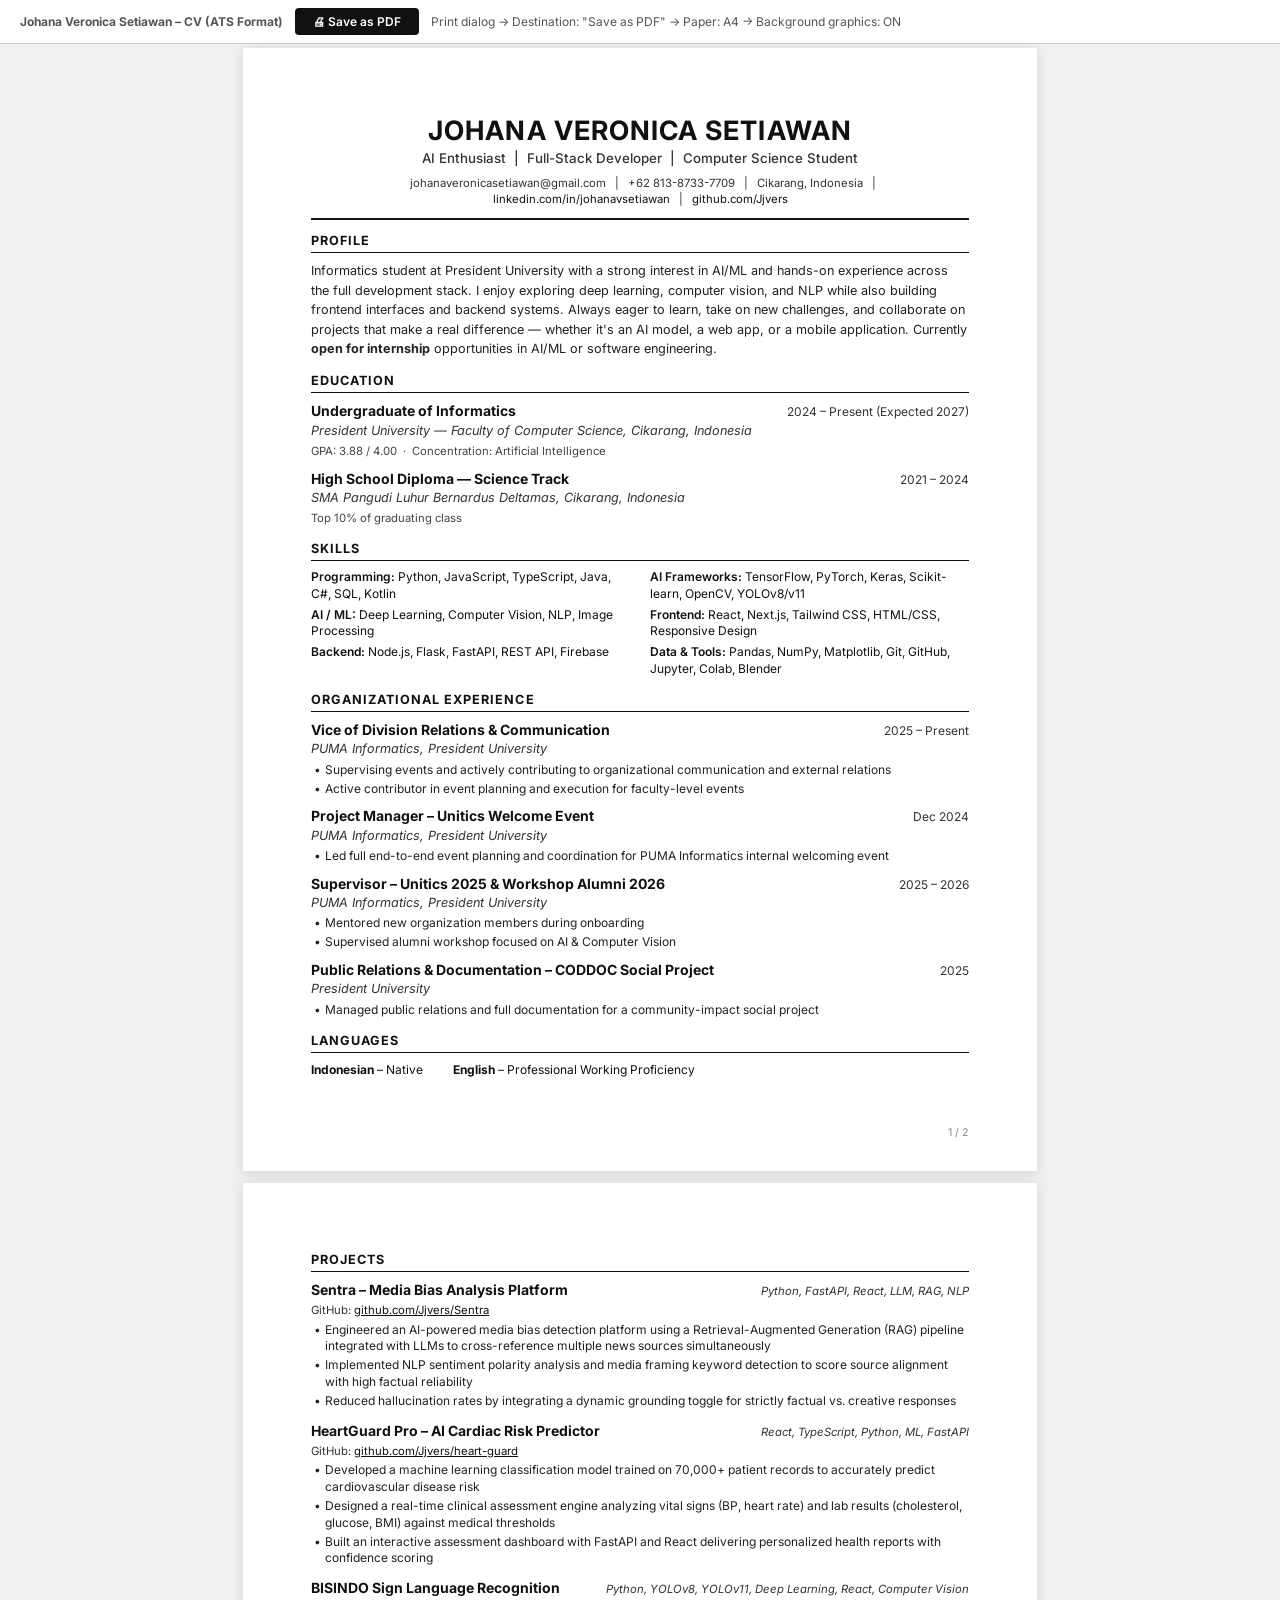
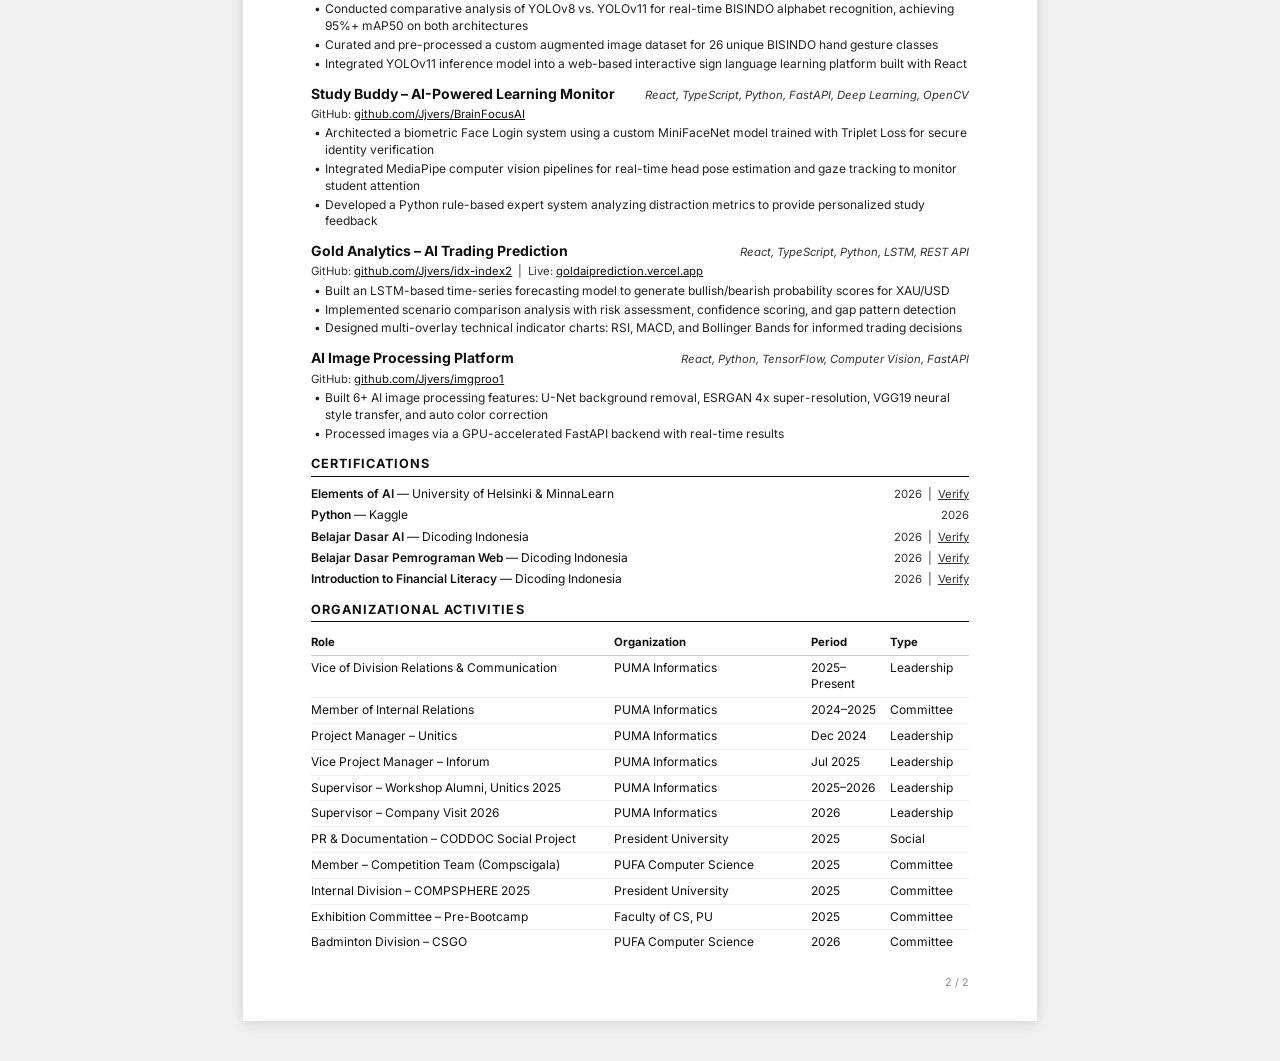
==== public/cv.html @ 172ea303 "feat: updated ATS CV and added separate portfolio document" ====
<!DOCTYPE html>
<html lang="en">
<head>
  <meta charset="UTF-8" />
  <meta name="viewport" content="width=device-width, initial-scale=1.0" />
  <title>Johana Veronica Setiawan – CV</title>
  <link href="https://fonts.googleapis.com/css2?family=Inter:wght@400;500;600;700&display=swap" rel="stylesheet" />
  <style>
    * { box-sizing: border-box; margin: 0; padding: 0; }

    :root {
      --page-w: 210mm;
    }

    body {
      font-family: 'Inter', 'Calibri', Arial, sans-serif;
      font-size: 10.5pt;
      color: #111;
      background: #f0f0f0;
      line-height: 1.45;
      print-color-adjust: exact;
      -webkit-print-color-adjust: exact;
    }

    /* ── PRINT BAR ── */
    .print-bar {
      position: fixed;
      top: 0; left: 0; right: 0;
      z-index: 999;
      background: #fff;
      border-bottom: 1px solid #ccc;
      padding: 8px 20px;
      display: flex;
      align-items: center;
      gap: 12px;
      font-size: 9pt;
      color: #555;
    }
    .btn-print {
      padding: 6px 18px;
      background: #111;
      color: #fff;
      border: none;
      border-radius: 4px;
      font-family: inherit;
      font-size: 9pt;
      font-weight: 600;
      cursor: pointer;
    }
    .btn-print:hover { background: #333; }

    @media print {
      body { background: #fff; }
      .print-bar { display: none !important; }
      .page-wrapper { margin: 0; }
      .page {
        box-shadow: none;
        page-break-after: always;
        margin: 0;
      }
    }

    /* ── PAGE ── */
    .page-wrapper {
      margin: 48px auto 40px;
      width: var(--page-w);
    }

    .page {
      width: var(--page-w);
      min-height: 297mm;
      background: #fff;
      padding: 18mm 18mm 14mm 18mm;
      box-shadow: 0 2px 12px rgba(0,0,0,0.12);
      margin-bottom: 12px;
      position: relative;
    }

    /* ── HEADER ── */
    .cv-header {
      text-align: center;
      margin-bottom: 12px;
      padding-bottom: 10px;
      border-bottom: 2px solid #111;
    }
    .cv-name {
      font-size: 20pt;
      font-weight: 700;
      letter-spacing: 0.04em;
      line-height: 1.1;
      margin-bottom: 4px;
    }
    .cv-headline {
      font-size: 10pt;
      font-weight: 500;
      color: #333;
      margin-bottom: 6px;
    }
    .cv-contacts {
      font-size: 8.5pt;
      color: #333;
    }
    .cv-contacts span { margin: 0 6px; }
    .cv-contacts a { color: #111; text-decoration: none; }

    /* ── SECTION ── */
    .section { margin-bottom: 13px; }
    .section-title {
      font-size: 9.5pt;
      font-weight: 700;
      text-transform: uppercase;
      letter-spacing: 0.08em;
      border-bottom: 1px solid #111;
      padding-bottom: 2px;
      margin-bottom: 8px;
    }

    /* ── ENTRY (experience / education) ── */
    .entry { margin-bottom: 9px; }
    .entry-header {
      display: flex;
      justify-content: space-between;
      align-items: baseline;
    }
    .entry-title {
      font-size: 10.5pt;
      font-weight: 700;
    }
    .entry-right {
      font-size: 9pt;
      color: #333;
      text-align: right;
      flex-shrink: 0;
      margin-left: 12px;
    }
    .entry-sub {
      font-size: 9.5pt;
      font-style: italic;
      color: #333;
      margin-bottom: 3px;
    }
    .entry-detail {
      font-size: 8.5pt;
      color: #444;
    }
    .bullets {
      list-style: none;
      margin-top: 3px;
      padding-left: 0;
    }
    .bullets li {
      font-size: 9pt;
      color: #222;
      padding-left: 14px;
      position: relative;
      margin-bottom: 2px;
      line-height: 1.4;
    }
    .bullets li::before {
      content: '•';
      position: absolute;
      left: 3px;
    }

    /* ── SKILLS ── */
    .skills-grid {
      display: grid;
      grid-template-columns: 1fr 1fr;
      gap: 4px 20px;
    }
    .skill-row {
      font-size: 9pt;
      line-height: 1.4;
    }
    .skill-label {
      font-weight: 600;
    }

    /* ── PROJECTS ── */
    .project-entry { margin-bottom: 11px; }
    .project-header {
      display: flex;
      justify-content: space-between;
      align-items: baseline;
    }
    .project-title {
      font-size: 10.5pt;
      font-weight: 700;
    }
    .project-stack {
      font-size: 8.5pt;
      color: #333;
      font-style: italic;
      margin-left: 10px;
      flex-shrink: 0;
    }
    .project-links {
      font-size: 8.5pt;
      color: #333;
      margin-top: 2px;
    }
    .project-links a {
      color: #111;
    }

    /* ── CERTS ── */
    .cert-entry {
      display: flex;
      justify-content: space-between;
      align-items: baseline;
      margin-bottom: 4px;
    }
    .cert-left { font-size: 9pt; }
    .cert-title-text { font-weight: 600; }
    .cert-right {
      font-size: 8.5pt;
      color: #333;
      text-align: right;
      flex-shrink: 0;
      margin-left: 12px;
    }

    /* ── ORG TABLE ── */
    .org-table { width: 100%; border-collapse: collapse; font-size: 9pt; }
    .org-table th {
      text-align: left;
      font-weight: 700;
      padding: 4px 8px 4px 0;
      border-bottom: 1px solid #ccc;
      font-size: 8.5pt;
    }
    .org-table td {
      padding: 4px 8px 4px 0;
      border-bottom: 1px solid #eee;
      vertical-align: top;
      line-height: 1.4;
    }
    .org-table tr:last-child td { border-bottom: none; }

    /* ── PAGE FOOTER ── */
    .page-num {
      position: absolute;
      bottom: 8mm;
      right: 18mm;
      font-size: 8pt;
      color: #888;
    }

    @page { margin: 0; size: A4; }
  </style>
</head>
<body>

<div class="print-bar">
  <strong>Johana Veronica Setiawan – CV (ATS Format)</strong>
  <button class="btn-print" onclick="window.print()">🖨 Save as PDF</button>
  <span>Print dialog → Destination: "Save as PDF" → Paper: A4 → Background graphics: ON</span>
</div>

<div class="page-wrapper">

<!-- ═══════════════════════════════
     PAGE 1 — PROFILE + SKILLS + EXPERIENCE + EDUCATION
═══════════════════════════════ -->
<div class="page">

  <!-- HEADER -->
  <div class="cv-header">
    <div class="cv-name">JOHANA VERONICA SETIAWAN</div>
    <div class="cv-headline">AI Enthusiast &nbsp;|&nbsp; Full-Stack Developer &nbsp;|&nbsp; Computer Science Student</div>
    <div class="cv-contacts">
      <span>johanaveronicasetiawan@gmail.com</span> |
      <span>+62 813-8733-7709</span> |
      <span>Cikarang, Indonesia</span> |
      <span><a href="https://linkedin.com/in/johanavsetiawan">linkedin.com/in/johanavsetiawan</a></span> |
      <span><a href="https://github.com/Jjvers">github.com/Jjvers</a></span>
    </div>
  </div>

  <!-- PROFILE -->
  <div class="section">
    <div class="section-title">Profile</div>
    <p style="font-size: 9.5pt; color: #222; line-height: 1.55;">
      Informatics student at President University with a strong interest in AI/ML and hands-on experience across the full development stack.
      I enjoy exploring deep learning, computer vision, and NLP while also building frontend interfaces and backend systems.
      Always eager to learn, take on new challenges, and collaborate on projects that make a real difference — whether it's an AI model, a web app, or a mobile application.
      Currently <strong>open for internship</strong> opportunities in AI/ML or software engineering.
    </p>
  </div>

  <!-- EDUCATION -->
  <div class="section">
    <div class="section-title">Education</div>

    <div class="entry">
      <div class="entry-header">
        <div class="entry-title">Undergraduate of Informatics</div>
        <div class="entry-right">2024 – Present (Expected 2027)</div>
      </div>
      <div class="entry-sub">President University — Faculty of Computer Science, Cikarang, Indonesia</div>
      <div class="entry-detail">GPA: 3.88 / 4.00 &nbsp;·&nbsp; Concentration: Artificial Intelligence</div>
    </div>

    <div class="entry">
      <div class="entry-header">
        <div class="entry-title">High School Diploma — Science Track</div>
        <div class="entry-right">2021 – 2024</div>
      </div>
      <div class="entry-sub">SMA Pangudi Luhur Bernardus Deltamas, Cikarang, Indonesia</div>
      <div class="entry-detail">Top 10% of graduating class</div>
    </div>
  </div>

  <!-- SKILLS -->
  <div class="section">
    <div class="section-title">Skills</div>
    <div class="skills-grid">
      <div class="skill-row"><span class="skill-label">Programming:</span> Python, JavaScript, TypeScript, Java, C#, SQL, Kotlin</div>
      <div class="skill-row"><span class="skill-label">AI Frameworks:</span> TensorFlow, PyTorch, Keras, Scikit-learn, OpenCV, YOLOv8/v11</div>
      <div class="skill-row"><span class="skill-label">AI / ML:</span> Deep Learning, Computer Vision, NLP, Image Processing</div>
      <div class="skill-row"><span class="skill-label">Frontend:</span> React, Next.js, Tailwind CSS, HTML/CSS, Responsive Design</div>
      <div class="skill-row"><span class="skill-label">Backend:</span> Node.js, Flask, FastAPI, REST API, Firebase</div>
      <div class="skill-row"><span class="skill-label">Data & Tools:</span> Pandas, NumPy, Matplotlib, Git, GitHub, Jupyter, Colab, Blender</div>
    </div>
  </div>

  <!-- ORGANIZATIONAL EXPERIENCE -->
  <div class="section">
    <div class="section-title">Organizational Experience</div>

    <div class="entry">
      <div class="entry-header">
        <div class="entry-title">Vice of Division Relations &amp; Communication</div>
        <div class="entry-right">2025 – Present</div>
      </div>
      <div class="entry-sub">PUMA Informatics, President University</div>
      <ul class="bullets">
        <li>Supervising events and actively contributing to organizational communication and external relations</li>
        <li>Active contributor in event planning and execution for faculty-level events</li>
      </ul>
    </div>

    <div class="entry">
      <div class="entry-header">
        <div class="entry-title">Project Manager – Unitics Welcome Event</div>
        <div class="entry-right">Dec 2024</div>
      </div>
      <div class="entry-sub">PUMA Informatics, President University</div>
      <ul class="bullets">
        <li>Led full end-to-end event planning and coordination for PUMA Informatics internal welcoming event</li>
      </ul>
    </div>

    <div class="entry">
      <div class="entry-header">
        <div class="entry-title">Supervisor – Unitics 2025 &amp; Workshop Alumni 2026</div>
        <div class="entry-right">2025 – 2026</div>
      </div>
      <div class="entry-sub">PUMA Informatics, President University</div>
      <ul class="bullets">
        <li>Mentored new organization members during onboarding</li>
        <li>Supervised alumni workshop focused on AI &amp; Computer Vision</li>
      </ul>
    </div>

    <div class="entry">
      <div class="entry-header">
        <div class="entry-title">Public Relations &amp; Documentation – CODDOC Social Project</div>
        <div class="entry-right">2025</div>
      </div>
      <div class="entry-sub">President University</div>
      <ul class="bullets">
        <li>Managed public relations and full documentation for a community-impact social project</li>
      </ul>
    </div>
  </div>

  <!-- LANGUAGES -->
  <div class="section">
    <div class="section-title">Languages</div>
    <div style="display: flex; gap: 30px; font-size: 9pt;">
      <span><strong>Indonesian</strong> – Native</span>
      <span><strong>English</strong> – Professional Working Proficiency</span>
    </div>
  </div>

  <div class="page-num">1 / 2</div>
</div><!-- /page 1 -->


<!-- ═══════════════════════════════
     PAGE 2 — PROJECTS + CERTIFICATES + ACTIVITIES
═══════════════════════════════ -->
<div class="page">

  <!-- PROJECTS -->
  <div class="section">
    <div class="section-title">Projects</div>

    <div class="project-entry">
      <div class="project-header">
        <div class="project-title">Sentra – Media Bias Analysis Platform</div>
        <div class="project-stack">Python, FastAPI, React, LLM, RAG, NLP</div>
      </div>
      <div class="project-links">GitHub: <a href="https://github.com/Jjvers/Sentra">github.com/Jjvers/Sentra</a></div>
      <ul class="bullets">
        <li>Engineered an AI-powered media bias detection platform using a Retrieval-Augmented Generation (RAG) pipeline integrated with LLMs to cross-reference multiple news sources simultaneously</li>
        <li>Implemented NLP sentiment polarity analysis and media framing keyword detection to score source alignment with high factual reliability</li>
        <li>Reduced hallucination rates by integrating a dynamic grounding toggle for strictly factual vs. creative responses</li>
      </ul>
    </div>

    <div class="project-entry">
      <div class="project-header">
        <div class="project-title">HeartGuard Pro – AI Cardiac Risk Predictor</div>
        <div class="project-stack">React, TypeScript, Python, ML, FastAPI</div>
      </div>
      <div class="project-links">GitHub: <a href="https://github.com/Jjvers/heart-guard">github.com/Jjvers/heart-guard</a></div>
      <ul class="bullets">
        <li>Developed a machine learning classification model trained on 70,000+ patient records to accurately predict cardiovascular disease risk</li>
        <li>Designed a real-time clinical assessment engine analyzing vital signs (BP, heart rate) and lab results (cholesterol, glucose, BMI) against medical thresholds</li>
        <li>Built an interactive assessment dashboard with FastAPI and React delivering personalized health reports with confidence scoring</li>
      </ul>
    </div>

    <div class="project-entry">
      <div class="project-header">
        <div class="project-title">BISINDO Sign Language Recognition</div>
        <div class="project-stack">Python, YOLOv8, YOLOv11, Deep Learning, React, Computer Vision</div>
      </div>
      <ul class="bullets">
        <li>Conducted comparative analysis of YOLOv8 vs. YOLOv11 for real-time BISINDO alphabet recognition, achieving 95%+ mAP50 on both architectures</li>
        <li>Curated and pre-processed a custom augmented image dataset for 26 unique BISINDO hand gesture classes</li>
        <li>Integrated YOLOv11 inference model into a web-based interactive sign language learning platform built with React</li>
      </ul>
    </div>

    <div class="project-entry">
      <div class="project-header">
        <div class="project-title">Study Buddy – AI-Powered Learning Monitor</div>
        <div class="project-stack">React, TypeScript, Python, FastAPI, Deep Learning, OpenCV</div>
      </div>
      <div class="project-links">GitHub: <a href="https://github.com/Jjvers/BrainFocusAI">github.com/Jjvers/BrainFocusAI</a></div>
      <ul class="bullets">
        <li>Architected a biometric Face Login system using a custom MiniFaceNet model trained with Triplet Loss for secure identity verification</li>
        <li>Integrated MediaPipe computer vision pipelines for real-time head pose estimation and gaze tracking to monitor student attention</li>
        <li>Developed a Python rule-based expert system analyzing distraction metrics to provide personalized study feedback</li>
      </ul>
    </div>

    <div class="project-entry">
      <div class="project-header">
        <div class="project-title">Gold Analytics – AI Trading Prediction</div>
        <div class="project-stack">React, TypeScript, Python, LSTM, REST API</div>
      </div>
      <div class="project-links">
        GitHub: <a href="https://github.com/Jjvers/idx-index2">github.com/Jjvers/idx-index2</a> &nbsp;|&nbsp;
        Live: <a href="https://goldaiprediction.vercel.app/">goldaiprediction.vercel.app</a>
      </div>
      <ul class="bullets">
        <li>Built an LSTM-based time-series forecasting model to generate bullish/bearish probability scores for XAU/USD</li>
        <li>Implemented scenario comparison analysis with risk assessment, confidence scoring, and gap pattern detection</li>
        <li>Designed multi-overlay technical indicator charts: RSI, MACD, and Bollinger Bands for informed trading decisions</li>
      </ul>
    </div>

    <div class="project-entry">
      <div class="project-header">
        <div class="project-title">AI Image Processing Platform</div>
        <div class="project-stack">React, Python, TensorFlow, Computer Vision, FastAPI</div>
      </div>
      <div class="project-links">GitHub: <a href="https://github.com/Jjvers/imgproo1">github.com/Jjvers/imgproo1</a></div>
      <ul class="bullets">
        <li>Built 6+ AI image processing features: U-Net background removal, ESRGAN 4x super-resolution, VGG19 neural style transfer, and auto color correction</li>
        <li>Processed images via a GPU-accelerated FastAPI backend with real-time results</li>
      </ul>
    </div>
  </div>

  <!-- CERTIFICATES -->
  <div class="section">
    <div class="section-title">Certifications</div>

    <div class="cert-entry">
      <div class="cert-left"><span class="cert-title-text">Elements of AI</span> — University of Helsinki &amp; MinnaLearn</div>
      <div class="cert-right">2026 &nbsp;|&nbsp; <a href="https://certificates.mooc.fi/validate/ht5l4lp2up" style="color:#333;">Verify</a></div>
    </div>
    <div class="cert-entry">
      <div class="cert-left"><span class="cert-title-text">Python</span> — Kaggle</div>
      <div class="cert-right">2026</div>
    </div>
    <div class="cert-entry">
      <div class="cert-left"><span class="cert-title-text">Belajar Dasar AI</span> — Dicoding Indonesia</div>
      <div class="cert-right">2026 &nbsp;|&nbsp; <a href="https://dicoding.com/certificates/QLZ99R1LMZ5D" style="color:#333;">Verify</a></div>
    </div>
    <div class="cert-entry">
      <div class="cert-left"><span class="cert-title-text">Belajar Dasar Pemrograman Web</span> — Dicoding Indonesia</div>
      <div class="cert-right">2026 &nbsp;|&nbsp; <a href="https://dicoding.com/certificates/GRX5W2K7KZ0M" style="color:#333;">Verify</a></div>
    </div>
    <div class="cert-entry">
      <div class="cert-left"><span class="cert-title-text">Introduction to Financial Literacy</span> — Dicoding Indonesia</div>
      <div class="cert-right">2026 &nbsp;|&nbsp; <a href="https://dicoding.com/certificates/4EXG1E4QQPRL" style="color:#333;">Verify</a></div>
    </div>
  </div>

  <!-- ORGANIZATIONAL ACTIVITIES (SUMMARY) -->
  <div class="section">
    <div class="section-title">Organizational Activities</div>
    <table class="org-table">
      <thead>
        <tr>
          <th style="width: 46%;">Role</th>
          <th style="width: 30%;">Organization</th>
          <th style="width: 12%;">Period</th>
          <th style="width: 12%;">Type</th>
        </tr>
      </thead>
      <tbody>
        <tr>
          <td>Vice of Division Relations &amp; Communication</td>
          <td>PUMA Informatics</td>
          <td>2025–Present</td>
          <td>Leadership</td>
        </tr>
        <tr>
          <td>Member of Internal Relations</td>
          <td>PUMA Informatics</td>
          <td>2024–2025</td>
          <td>Committee</td>
        </tr>
        <tr>
          <td>Project Manager – Unitics</td>
          <td>PUMA Informatics</td>
          <td>Dec 2024</td>
          <td>Leadership</td>
        </tr>
        <tr>
          <td>Vice Project Manager – Inforum</td>
          <td>PUMA Informatics</td>
          <td>Jul 2025</td>
          <td>Leadership</td>
        </tr>
        <tr>
          <td>Supervisor – Workshop Alumni, Unitics 2025</td>
          <td>PUMA Informatics</td>
          <td>2025–2026</td>
          <td>Leadership</td>
        </tr>
        <tr>
          <td>Supervisor – Company Visit 2026</td>
          <td>PUMA Informatics</td>
          <td>2026</td>
          <td>Leadership</td>
        </tr>
        <tr>
          <td>PR &amp; Documentation – CODDOC Social Project</td>
          <td>President University</td>
          <td>2025</td>
          <td>Social</td>
        </tr>
        <tr>
          <td>Member – Competition Team (Compscigala)</td>
          <td>PUFA Computer Science</td>
          <td>2025</td>
          <td>Committee</td>
        </tr>
        <tr>
          <td>Internal Division – COMPSPHERE 2025</td>
          <td>President University</td>
          <td>2025</td>
          <td>Committee</td>
        </tr>
        <tr>
          <td>Exhibition Committee – Pre-Bootcamp</td>
          <td>Faculty of CS, PU</td>
          <td>2025</td>
          <td>Committee</td>
        </tr>
        <tr>
          <td>Badminton Division – CSGO</td>
          <td>PUFA Computer Science</td>
          <td>2026</td>
          <td>Committee</td>
        </tr>
      </tbody>
    </table>
  </div>

  <div class="page-num">2 / 2</div>
</div><!-- /page 2 -->

</div><!-- /page-wrapper -->
</body>
</html>
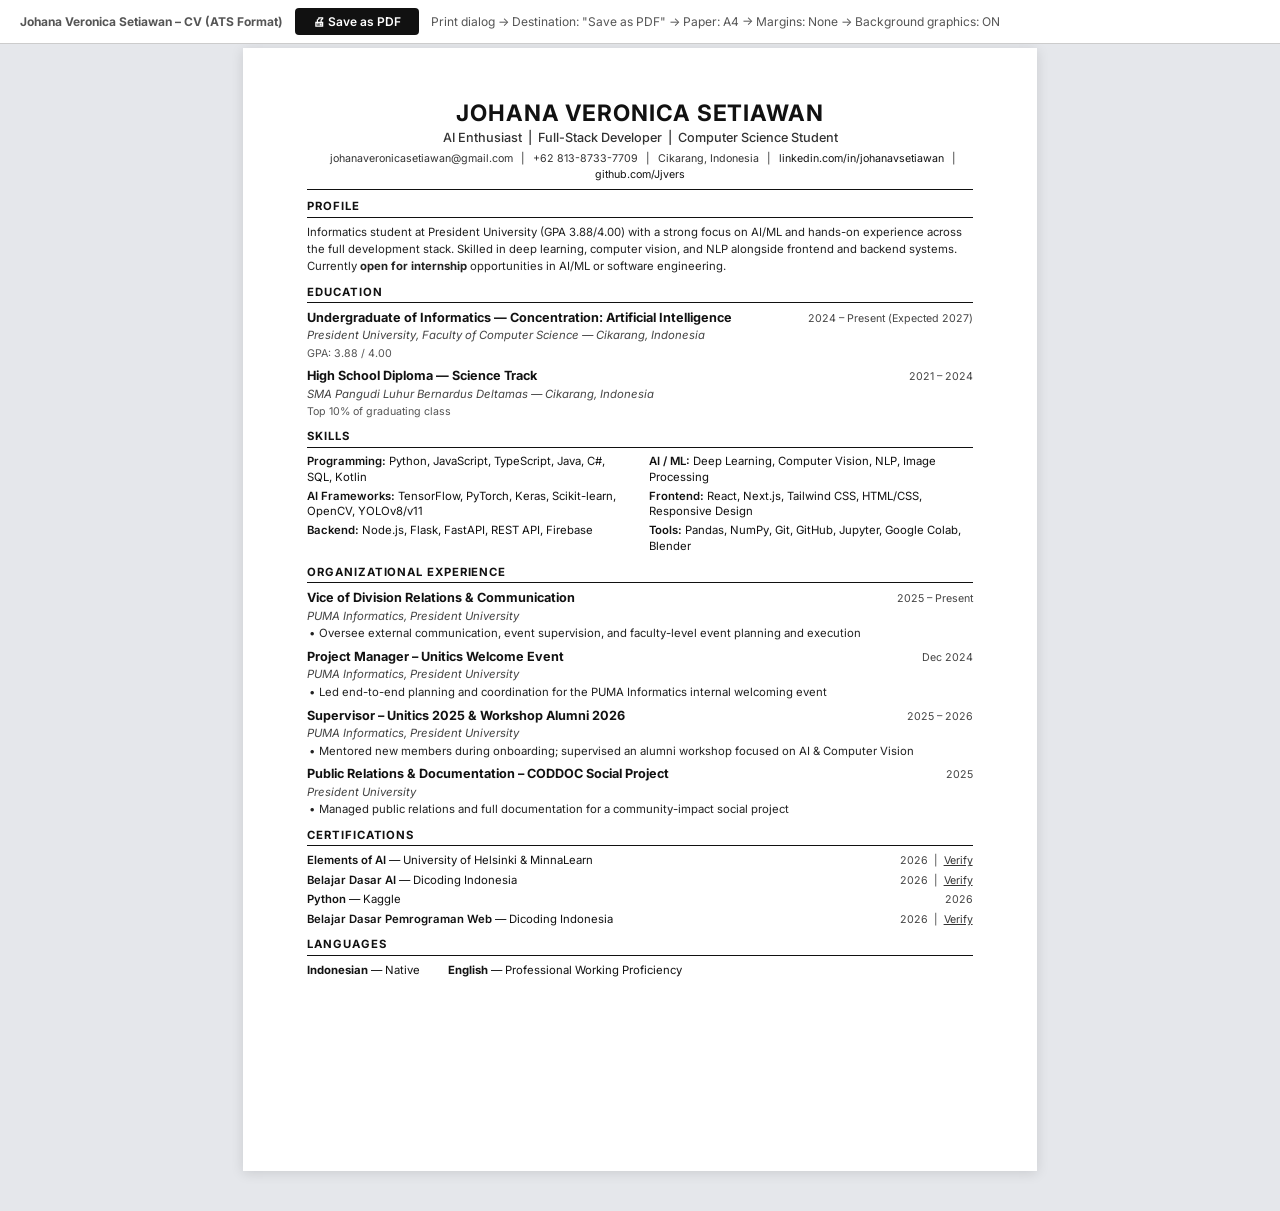
==== commit 24b61435: "fix: restructure cv.html to strict single-page ATS format, remove projects section" ====
--- a/public/cv.html
+++ b/public/cv.html
@@ -6,17 +6,13 @@
   <title>Johana Veronica Setiawan – CV</title>
   <link href="https://fonts.googleapis.com/css2?family=Inter:wght@400;500;600;700&display=swap" rel="stylesheet" />
   <style>
-    * { box-sizing: border-box; margin: 0; padding: 0; }
-
-    :root {
-      --page-w: 210mm;
-    }
+    *, *::before, *::after { box-sizing: border-box; margin: 0; padding: 0; }
 
     body {
       font-family: 'Inter', 'Calibri', Arial, sans-serif;
-      font-size: 10.5pt;
+      font-size: 10pt;
       color: #111;
-      background: #f0f0f0;
+      background: #e5e7eb;
       line-height: 1.45;
       print-color-adjust: exact;
       -webkit-print-color-adjust: exact;
@@ -53,198 +49,158 @@
       body { background: #fff; }
       .print-bar { display: none !important; }
       .page-wrapper { margin: 0; }
-      .page {
-        box-shadow: none;
-        page-break-after: always;
-        margin: 0;
-      }
+      .page { box-shadow: none; margin: 0; }
     }
 
     /* ── PAGE ── */
     .page-wrapper {
       margin: 48px auto 40px;
-      width: var(--page-w);
+      width: 210mm;
     }
 
     .page {
-      width: var(--page-w);
-      min-height: 297mm;
+      width: 210mm;
+      height: 297mm;
       background: #fff;
-      padding: 18mm 18mm 14mm 18mm;
+      padding: 14mm 17mm 11mm 17mm;
       box-shadow: 0 2px 12px rgba(0,0,0,0.12);
-      margin-bottom: 12px;
-      position: relative;
+      overflow: hidden;
     }
 
     /* ── HEADER ── */
     .cv-header {
       text-align: center;
-      margin-bottom: 12px;
-      padding-bottom: 10px;
-      border-bottom: 2px solid #111;
+      margin-bottom: 8px;
+      padding-bottom: 7px;
+      border-bottom: 1.5px solid #111;
     }
     .cv-name {
-      font-size: 20pt;
+      font-size: 17pt;
       font-weight: 700;
       letter-spacing: 0.04em;
       line-height: 1.1;
-      margin-bottom: 4px;
+      margin-bottom: 3px;
     }
     .cv-headline {
-      font-size: 10pt;
+      font-size: 9.5pt;
       font-weight: 500;
       color: #333;
-      margin-bottom: 6px;
+      margin-bottom: 4px;
     }
     .cv-contacts {
+      font-size: 8pt;
+      color: #333;
+    }
+    .cv-contacts span { margin: 0 5px; }
+    .cv-contacts a { color: #111; text-decoration: none; }
+
+    /* ── SECTION ── */
+    .section { margin-bottom: 9px; }
+    .section-title {
       font-size: 8.5pt;
-      color: #333;
-    }
-    .cv-contacts span { margin: 0 6px; }
-    .cv-contacts a { color: #111; text-decoration: none; }
-
-    /* ── SECTION ── */
-    .section { margin-bottom: 13px; }
-    .section-title {
-      font-size: 9.5pt;
       font-weight: 700;
       text-transform: uppercase;
       letter-spacing: 0.08em;
       border-bottom: 1px solid #111;
       padding-bottom: 2px;
-      margin-bottom: 8px;
-    }
-
-    /* ── ENTRY (experience / education) ── */
-    .entry { margin-bottom: 9px; }
+      margin-bottom: 6px;
+    }
+
+    /* ── ENTRY ── */
+    .entry { margin-bottom: 6px; }
+    .entry:last-child { margin-bottom: 0; }
     .entry-header {
       display: flex;
       justify-content: space-between;
       align-items: baseline;
     }
     .entry-title {
-      font-size: 10.5pt;
+      font-size: 9.5pt;
       font-weight: 700;
     }
     .entry-right {
-      font-size: 9pt;
-      color: #333;
+      font-size: 8pt;
+      color: #444;
       text-align: right;
       flex-shrink: 0;
-      margin-left: 12px;
+      margin-left: 10px;
     }
     .entry-sub {
-      font-size: 9.5pt;
+      font-size: 8.5pt;
       font-style: italic;
-      color: #333;
-      margin-bottom: 3px;
+      color: #444;
+      margin-bottom: 2px;
     }
     .entry-detail {
-      font-size: 8.5pt;
-      color: #444;
-    }
+      font-size: 8pt;
+      color: #555;
+    }
+
+    /* ── BULLETS ── */
     .bullets {
       list-style: none;
-      margin-top: 3px;
+      margin-top: 2px;
       padding-left: 0;
     }
     .bullets li {
-      font-size: 9pt;
+      font-size: 8.5pt;
       color: #222;
-      padding-left: 14px;
+      padding-left: 12px;
       position: relative;
-      margin-bottom: 2px;
+      margin-bottom: 1px;
       line-height: 1.4;
     }
     .bullets li::before {
       content: '•';
       position: absolute;
-      left: 3px;
+      left: 2px;
     }
 
     /* ── SKILLS ── */
     .skills-grid {
       display: grid;
       grid-template-columns: 1fr 1fr;
-      gap: 4px 20px;
+      gap: 3px 18px;
     }
     .skill-row {
-      font-size: 9pt;
+      font-size: 8.5pt;
       line-height: 1.4;
     }
-    .skill-label {
-      font-weight: 600;
-    }
-
-    /* ── PROJECTS ── */
-    .project-entry { margin-bottom: 11px; }
-    .project-header {
-      display: flex;
-      justify-content: space-between;
-      align-items: baseline;
-    }
-    .project-title {
-      font-size: 10.5pt;
-      font-weight: 700;
-    }
-    .project-stack {
-      font-size: 8.5pt;
-      color: #333;
-      font-style: italic;
-      margin-left: 10px;
-      flex-shrink: 0;
-    }
-    .project-links {
-      font-size: 8.5pt;
-      color: #333;
-      margin-top: 2px;
-    }
-    .project-links a {
-      color: #111;
-    }
-
-    /* ── CERTS ── */
+    .skill-label { font-weight: 600; }
+
+    /* ── CERTIFICATIONS ── */
     .cert-entry {
       display: flex;
       justify-content: space-between;
       align-items: baseline;
-      margin-bottom: 4px;
-    }
-    .cert-left { font-size: 9pt; }
+      margin-bottom: 3px;
+    }
+    .cert-left { font-size: 8.5pt; }
     .cert-title-text { font-weight: 600; }
     .cert-right {
-      font-size: 8.5pt;
-      color: #333;
+      font-size: 8pt;
+      color: #444;
       text-align: right;
       flex-shrink: 0;
-      margin-left: 12px;
-    }
-
-    /* ── ORG TABLE ── */
-    .org-table { width: 100%; border-collapse: collapse; font-size: 9pt; }
+      margin-left: 10px;
+    }
+
+    /* ── ORG ACTIVITIES TABLE ── */
+    .org-table { width: 100%; border-collapse: collapse; font-size: 8.5pt; }
     .org-table th {
       text-align: left;
       font-weight: 700;
-      padding: 4px 8px 4px 0;
+      padding: 3px 6px 3px 0;
       border-bottom: 1px solid #ccc;
-      font-size: 8.5pt;
+      font-size: 8pt;
     }
     .org-table td {
-      padding: 4px 8px 4px 0;
+      padding: 3px 6px 3px 0;
       border-bottom: 1px solid #eee;
       vertical-align: top;
-      line-height: 1.4;
+      line-height: 1.35;
     }
     .org-table tr:last-child td { border-bottom: none; }
-
-    /* ── PAGE FOOTER ── */
-    .page-num {
-      position: absolute;
-      bottom: 8mm;
-      right: 18mm;
-      font-size: 8pt;
-      color: #888;
-    }
 
     @page { margin: 0; size: A4; }
   </style>
@@ -254,14 +210,10 @@
 <div class="print-bar">
   <strong>Johana Veronica Setiawan – CV (ATS Format)</strong>
   <button class="btn-print" onclick="window.print()">🖨 Save as PDF</button>
-  <span>Print dialog → Destination: "Save as PDF" → Paper: A4 → Background graphics: ON</span>
+  <span>Print dialog → Destination: "Save as PDF" → Paper: A4 → Margins: None → Background graphics: ON</span>
 </div>
 
 <div class="page-wrapper">
-
-<!-- ═══════════════════════════════
-     PAGE 1 — PROFILE + SKILLS + EXPERIENCE + EDUCATION
-═══════════════════════════════ -->
 <div class="page">
 
   <!-- HEADER -->
@@ -280,11 +232,8 @@
   <!-- PROFILE -->
   <div class="section">
     <div class="section-title">Profile</div>
-    <p style="font-size: 9.5pt; color: #222; line-height: 1.55;">
-      Informatics student at President University with a strong interest in AI/ML and hands-on experience across the full development stack.
-      I enjoy exploring deep learning, computer vision, and NLP while also building frontend interfaces and backend systems.
-      Always eager to learn, take on new challenges, and collaborate on projects that make a real difference — whether it's an AI model, a web app, or a mobile application.
-      Currently <strong>open for internship</strong> opportunities in AI/ML or software engineering.
+    <p style="font-size: 8.5pt; color: #222; line-height: 1.5;">
+      Informatics student at President University (GPA 3.88/4.00) with a strong focus on AI/ML and hands-on experience across the full development stack. Skilled in deep learning, computer vision, and NLP alongside frontend and backend systems. Currently <strong>open for internship</strong> opportunities in AI/ML or software engineering.
     </p>
   </div>
 
@@ -294,11 +243,11 @@
 
     <div class="entry">
       <div class="entry-header">
-        <div class="entry-title">Undergraduate of Informatics</div>
+        <div class="entry-title">Undergraduate of Informatics — Concentration: Artificial Intelligence</div>
         <div class="entry-right">2024 – Present (Expected 2027)</div>
       </div>
-      <div class="entry-sub">President University — Faculty of Computer Science, Cikarang, Indonesia</div>
-      <div class="entry-detail">GPA: 3.88 / 4.00 &nbsp;·&nbsp; Concentration: Artificial Intelligence</div>
+      <div class="entry-sub">President University, Faculty of Computer Science — Cikarang, Indonesia</div>
+      <div class="entry-detail">GPA: 3.88 / 4.00</div>
     </div>
 
     <div class="entry">
@@ -306,7 +255,7 @@
         <div class="entry-title">High School Diploma — Science Track</div>
         <div class="entry-right">2021 – 2024</div>
       </div>
-      <div class="entry-sub">SMA Pangudi Luhur Bernardus Deltamas, Cikarang, Indonesia</div>
+      <div class="entry-sub">SMA Pangudi Luhur Bernardus Deltamas — Cikarang, Indonesia</div>
       <div class="entry-detail">Top 10% of graduating class</div>
     </div>
   </div>
@@ -316,11 +265,11 @@
     <div class="section-title">Skills</div>
     <div class="skills-grid">
       <div class="skill-row"><span class="skill-label">Programming:</span> Python, JavaScript, TypeScript, Java, C#, SQL, Kotlin</div>
+      <div class="skill-row"><span class="skill-label">AI / ML:</span> Deep Learning, Computer Vision, NLP, Image Processing</div>
       <div class="skill-row"><span class="skill-label">AI Frameworks:</span> TensorFlow, PyTorch, Keras, Scikit-learn, OpenCV, YOLOv8/v11</div>
-      <div class="skill-row"><span class="skill-label">AI / ML:</span> Deep Learning, Computer Vision, NLP, Image Processing</div>
       <div class="skill-row"><span class="skill-label">Frontend:</span> React, Next.js, Tailwind CSS, HTML/CSS, Responsive Design</div>
       <div class="skill-row"><span class="skill-label">Backend:</span> Node.js, Flask, FastAPI, REST API, Firebase</div>
-      <div class="skill-row"><span class="skill-label">Data & Tools:</span> Pandas, NumPy, Matplotlib, Git, GitHub, Jupyter, Colab, Blender</div>
+      <div class="skill-row"><span class="skill-label">Tools:</span> Pandas, NumPy, Git, GitHub, Jupyter, Google Colab, Blender</div>
     </div>
   </div>
 
@@ -335,8 +284,7 @@
       </div>
       <div class="entry-sub">PUMA Informatics, President University</div>
       <ul class="bullets">
-        <li>Supervising events and actively contributing to organizational communication and external relations</li>
-        <li>Active contributor in event planning and execution for faculty-level events</li>
+        <li>Oversee external communication, event supervision, and faculty-level event planning and execution</li>
       </ul>
     </div>
 
@@ -347,7 +295,7 @@
       </div>
       <div class="entry-sub">PUMA Informatics, President University</div>
       <ul class="bullets">
-        <li>Led full end-to-end event planning and coordination for PUMA Informatics internal welcoming event</li>
+        <li>Led end-to-end planning and coordination for the PUMA Informatics internal welcoming event</li>
       </ul>
     </div>
 
@@ -358,8 +306,7 @@
       </div>
       <div class="entry-sub">PUMA Informatics, President University</div>
       <ul class="bullets">
-        <li>Mentored new organization members during onboarding</li>
-        <li>Supervised alumni workshop focused on AI &amp; Computer Vision</li>
+        <li>Mentored new members during onboarding; supervised an alumni workshop focused on AI &amp; Computer Vision</li>
       </ul>
     </div>
 
@@ -375,220 +322,37 @@
     </div>
   </div>
 
-  <!-- LANGUAGES -->
-  <div class="section">
-    <div class="section-title">Languages</div>
-    <div style="display: flex; gap: 30px; font-size: 9pt;">
-      <span><strong>Indonesian</strong> – Native</span>
-      <span><strong>English</strong> – Professional Working Proficiency</span>
-    </div>
-  </div>
-
-  <div class="page-num">1 / 2</div>
-</div><!-- /page 1 -->
-
-
-<!-- ═══════════════════════════════
-     PAGE 2 — PROJECTS + CERTIFICATES + ACTIVITIES
-═══════════════════════════════ -->
-<div class="page">
-
-  <!-- PROJECTS -->
-  <div class="section">
-    <div class="section-title">Projects</div>
-
-    <div class="project-entry">
-      <div class="project-header">
-        <div class="project-title">Sentra – Media Bias Analysis Platform</div>
-        <div class="project-stack">Python, FastAPI, React, LLM, RAG, NLP</div>
-      </div>
-      <div class="project-links">GitHub: <a href="https://github.com/Jjvers/Sentra">github.com/Jjvers/Sentra</a></div>
-      <ul class="bullets">
-        <li>Engineered an AI-powered media bias detection platform using a Retrieval-Augmented Generation (RAG) pipeline integrated with LLMs to cross-reference multiple news sources simultaneously</li>
-        <li>Implemented NLP sentiment polarity analysis and media framing keyword detection to score source alignment with high factual reliability</li>
-        <li>Reduced hallucination rates by integrating a dynamic grounding toggle for strictly factual vs. creative responses</li>
-      </ul>
-    </div>
-
-    <div class="project-entry">
-      <div class="project-header">
-        <div class="project-title">HeartGuard Pro – AI Cardiac Risk Predictor</div>
-        <div class="project-stack">React, TypeScript, Python, ML, FastAPI</div>
-      </div>
-      <div class="project-links">GitHub: <a href="https://github.com/Jjvers/heart-guard">github.com/Jjvers/heart-guard</a></div>
-      <ul class="bullets">
-        <li>Developed a machine learning classification model trained on 70,000+ patient records to accurately predict cardiovascular disease risk</li>
-        <li>Designed a real-time clinical assessment engine analyzing vital signs (BP, heart rate) and lab results (cholesterol, glucose, BMI) against medical thresholds</li>
-        <li>Built an interactive assessment dashboard with FastAPI and React delivering personalized health reports with confidence scoring</li>
-      </ul>
-    </div>
-
-    <div class="project-entry">
-      <div class="project-header">
-        <div class="project-title">BISINDO Sign Language Recognition</div>
-        <div class="project-stack">Python, YOLOv8, YOLOv11, Deep Learning, React, Computer Vision</div>
-      </div>
-      <ul class="bullets">
-        <li>Conducted comparative analysis of YOLOv8 vs. YOLOv11 for real-time BISINDO alphabet recognition, achieving 95%+ mAP50 on both architectures</li>
-        <li>Curated and pre-processed a custom augmented image dataset for 26 unique BISINDO hand gesture classes</li>
-        <li>Integrated YOLOv11 inference model into a web-based interactive sign language learning platform built with React</li>
-      </ul>
-    </div>
-
-    <div class="project-entry">
-      <div class="project-header">
-        <div class="project-title">Study Buddy – AI-Powered Learning Monitor</div>
-        <div class="project-stack">React, TypeScript, Python, FastAPI, Deep Learning, OpenCV</div>
-      </div>
-      <div class="project-links">GitHub: <a href="https://github.com/Jjvers/BrainFocusAI">github.com/Jjvers/BrainFocusAI</a></div>
-      <ul class="bullets">
-        <li>Architected a biometric Face Login system using a custom MiniFaceNet model trained with Triplet Loss for secure identity verification</li>
-        <li>Integrated MediaPipe computer vision pipelines for real-time head pose estimation and gaze tracking to monitor student attention</li>
-        <li>Developed a Python rule-based expert system analyzing distraction metrics to provide personalized study feedback</li>
-      </ul>
-    </div>
-
-    <div class="project-entry">
-      <div class="project-header">
-        <div class="project-title">Gold Analytics – AI Trading Prediction</div>
-        <div class="project-stack">React, TypeScript, Python, LSTM, REST API</div>
-      </div>
-      <div class="project-links">
-        GitHub: <a href="https://github.com/Jjvers/idx-index2">github.com/Jjvers/idx-index2</a> &nbsp;|&nbsp;
-        Live: <a href="https://goldaiprediction.vercel.app/">goldaiprediction.vercel.app</a>
-      </div>
-      <ul class="bullets">
-        <li>Built an LSTM-based time-series forecasting model to generate bullish/bearish probability scores for XAU/USD</li>
-        <li>Implemented scenario comparison analysis with risk assessment, confidence scoring, and gap pattern detection</li>
-        <li>Designed multi-overlay technical indicator charts: RSI, MACD, and Bollinger Bands for informed trading decisions</li>
-      </ul>
-    </div>
-
-    <div class="project-entry">
-      <div class="project-header">
-        <div class="project-title">AI Image Processing Platform</div>
-        <div class="project-stack">React, Python, TensorFlow, Computer Vision, FastAPI</div>
-      </div>
-      <div class="project-links">GitHub: <a href="https://github.com/Jjvers/imgproo1">github.com/Jjvers/imgproo1</a></div>
-      <ul class="bullets">
-        <li>Built 6+ AI image processing features: U-Net background removal, ESRGAN 4x super-resolution, VGG19 neural style transfer, and auto color correction</li>
-        <li>Processed images via a GPU-accelerated FastAPI backend with real-time results</li>
-      </ul>
-    </div>
-  </div>
-
-  <!-- CERTIFICATES -->
+  <!-- CERTIFICATIONS -->
   <div class="section">
     <div class="section-title">Certifications</div>
-
     <div class="cert-entry">
       <div class="cert-left"><span class="cert-title-text">Elements of AI</span> — University of Helsinki &amp; MinnaLearn</div>
       <div class="cert-right">2026 &nbsp;|&nbsp; <a href="https://certificates.mooc.fi/validate/ht5l4lp2up" style="color:#333;">Verify</a></div>
     </div>
     <div class="cert-entry">
+      <div class="cert-left"><span class="cert-title-text">Belajar Dasar AI</span> — Dicoding Indonesia</div>
+      <div class="cert-right">2026 &nbsp;|&nbsp; <a href="https://dicoding.com/certificates/QLZ99R1LMZ5D" style="color:#333;">Verify</a></div>
+    </div>
+    <div class="cert-entry">
       <div class="cert-left"><span class="cert-title-text">Python</span> — Kaggle</div>
       <div class="cert-right">2026</div>
-    </div>
-    <div class="cert-entry">
-      <div class="cert-left"><span class="cert-title-text">Belajar Dasar AI</span> — Dicoding Indonesia</div>
-      <div class="cert-right">2026 &nbsp;|&nbsp; <a href="https://dicoding.com/certificates/QLZ99R1LMZ5D" style="color:#333;">Verify</a></div>
     </div>
     <div class="cert-entry">
       <div class="cert-left"><span class="cert-title-text">Belajar Dasar Pemrograman Web</span> — Dicoding Indonesia</div>
       <div class="cert-right">2026 &nbsp;|&nbsp; <a href="https://dicoding.com/certificates/GRX5W2K7KZ0M" style="color:#333;">Verify</a></div>
     </div>
-    <div class="cert-entry">
-      <div class="cert-left"><span class="cert-title-text">Introduction to Financial Literacy</span> — Dicoding Indonesia</div>
-      <div class="cert-right">2026 &nbsp;|&nbsp; <a href="https://dicoding.com/certificates/4EXG1E4QQPRL" style="color:#333;">Verify</a></div>
-    </div>
-  </div>
-
-  <!-- ORGANIZATIONAL ACTIVITIES (SUMMARY) -->
-  <div class="section">
-    <div class="section-title">Organizational Activities</div>
-    <table class="org-table">
-      <thead>
-        <tr>
-          <th style="width: 46%;">Role</th>
-          <th style="width: 30%;">Organization</th>
-          <th style="width: 12%;">Period</th>
-          <th style="width: 12%;">Type</th>
-        </tr>
-      </thead>
-      <tbody>
-        <tr>
-          <td>Vice of Division Relations &amp; Communication</td>
-          <td>PUMA Informatics</td>
-          <td>2025–Present</td>
-          <td>Leadership</td>
-        </tr>
-        <tr>
-          <td>Member of Internal Relations</td>
-          <td>PUMA Informatics</td>
-          <td>2024–2025</td>
-          <td>Committee</td>
-        </tr>
-        <tr>
-          <td>Project Manager – Unitics</td>
-          <td>PUMA Informatics</td>
-          <td>Dec 2024</td>
-          <td>Leadership</td>
-        </tr>
-        <tr>
-          <td>Vice Project Manager – Inforum</td>
-          <td>PUMA Informatics</td>
-          <td>Jul 2025</td>
-          <td>Leadership</td>
-        </tr>
-        <tr>
-          <td>Supervisor – Workshop Alumni, Unitics 2025</td>
-          <td>PUMA Informatics</td>
-          <td>2025–2026</td>
-          <td>Leadership</td>
-        </tr>
-        <tr>
-          <td>Supervisor – Company Visit 2026</td>
-          <td>PUMA Informatics</td>
-          <td>2026</td>
-          <td>Leadership</td>
-        </tr>
-        <tr>
-          <td>PR &amp; Documentation – CODDOC Social Project</td>
-          <td>President University</td>
-          <td>2025</td>
-          <td>Social</td>
-        </tr>
-        <tr>
-          <td>Member – Competition Team (Compscigala)</td>
-          <td>PUFA Computer Science</td>
-          <td>2025</td>
-          <td>Committee</td>
-        </tr>
-        <tr>
-          <td>Internal Division – COMPSPHERE 2025</td>
-          <td>President University</td>
-          <td>2025</td>
-          <td>Committee</td>
-        </tr>
-        <tr>
-          <td>Exhibition Committee – Pre-Bootcamp</td>
-          <td>Faculty of CS, PU</td>
-          <td>2025</td>
-          <td>Committee</td>
-        </tr>
-        <tr>
-          <td>Badminton Division – CSGO</td>
-          <td>PUFA Computer Science</td>
-          <td>2026</td>
-          <td>Committee</td>
-        </tr>
-      </tbody>
-    </table>
-  </div>
-
-  <div class="page-num">2 / 2</div>
-</div><!-- /page 2 -->
-
+  </div>
+
+  <!-- LANGUAGES -->
+  <div class="section">
+    <div class="section-title">Languages</div>
+    <div style="display: flex; gap: 28px; font-size: 8.5pt;">
+      <span><strong>Indonesian</strong> — Native</span>
+      <span><strong>English</strong> — Professional Working Proficiency</span>
+    </div>
+  </div>
+
+</div><!-- /page -->
 </div><!-- /page-wrapper -->
 </body>
 </html>
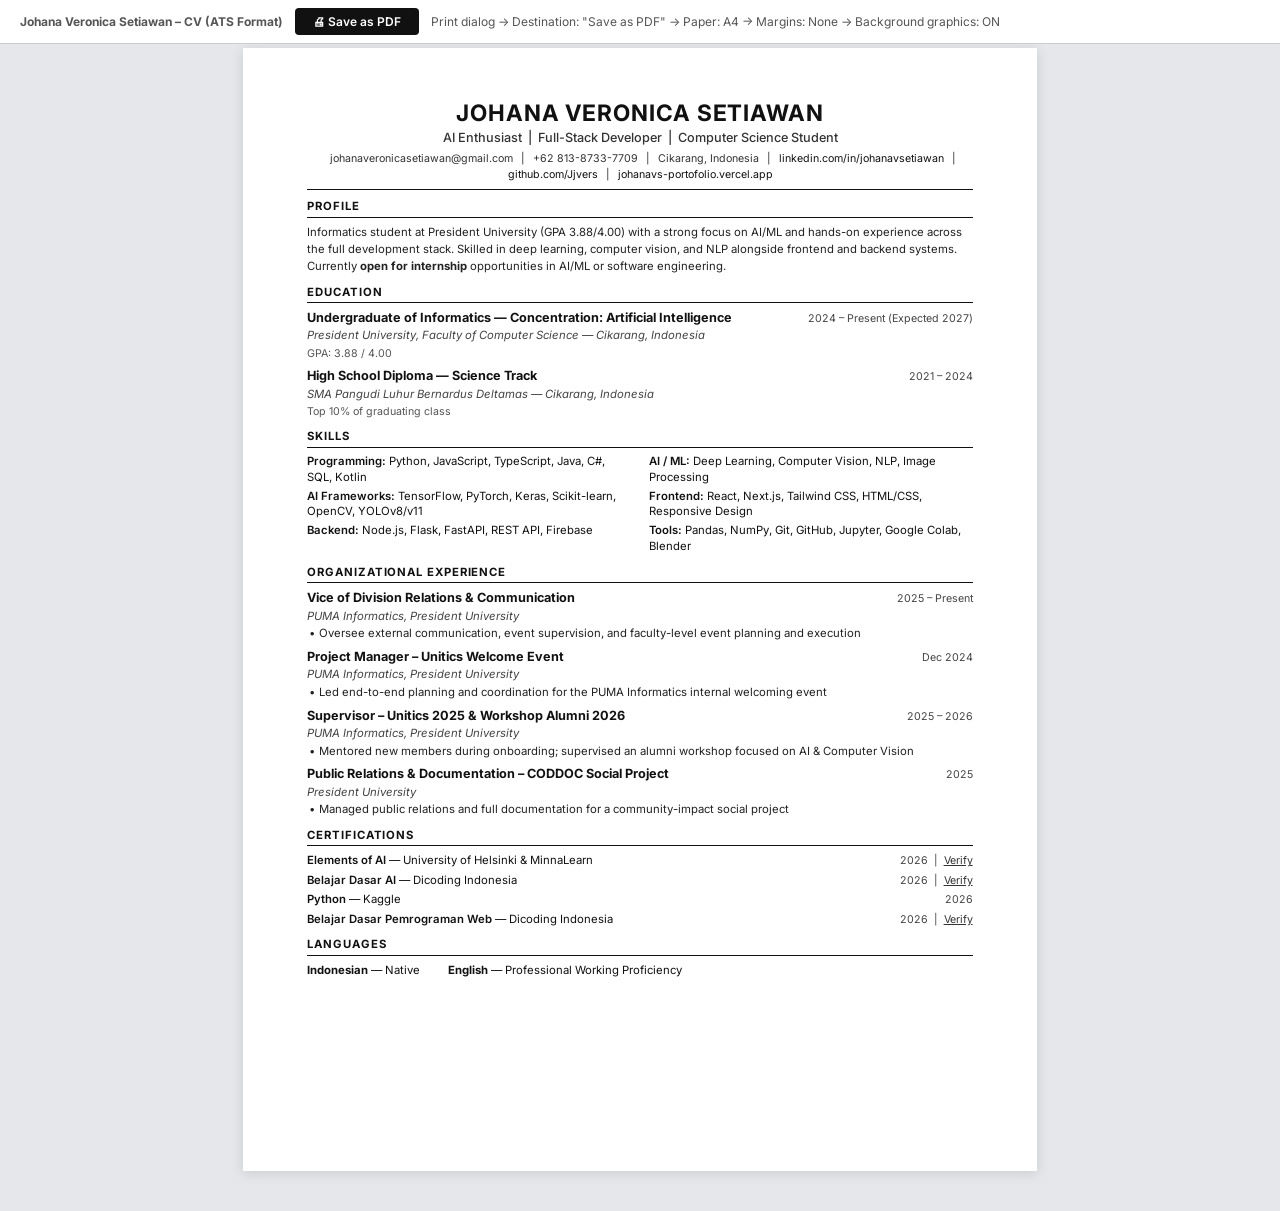
==== commit 436cd71d: "feat: add portfolio website link to cv.html header" ====
--- a/public/cv.html
+++ b/public/cv.html
@@ -225,7 +225,8 @@
       <span>+62 813-8733-7709</span> |
       <span>Cikarang, Indonesia</span> |
       <span><a href="https://linkedin.com/in/johanavsetiawan">linkedin.com/in/johanavsetiawan</a></span> |
-      <span><a href="https://github.com/Jjvers">github.com/Jjvers</a></span>
+      <span><a href="https://github.com/Jjvers">github.com/Jjvers</a></span> |
+      <span><a href="https://johanavs-portofolio.vercel.app">johanavs-portofolio.vercel.app</a></span>
     </div>
   </div>
 
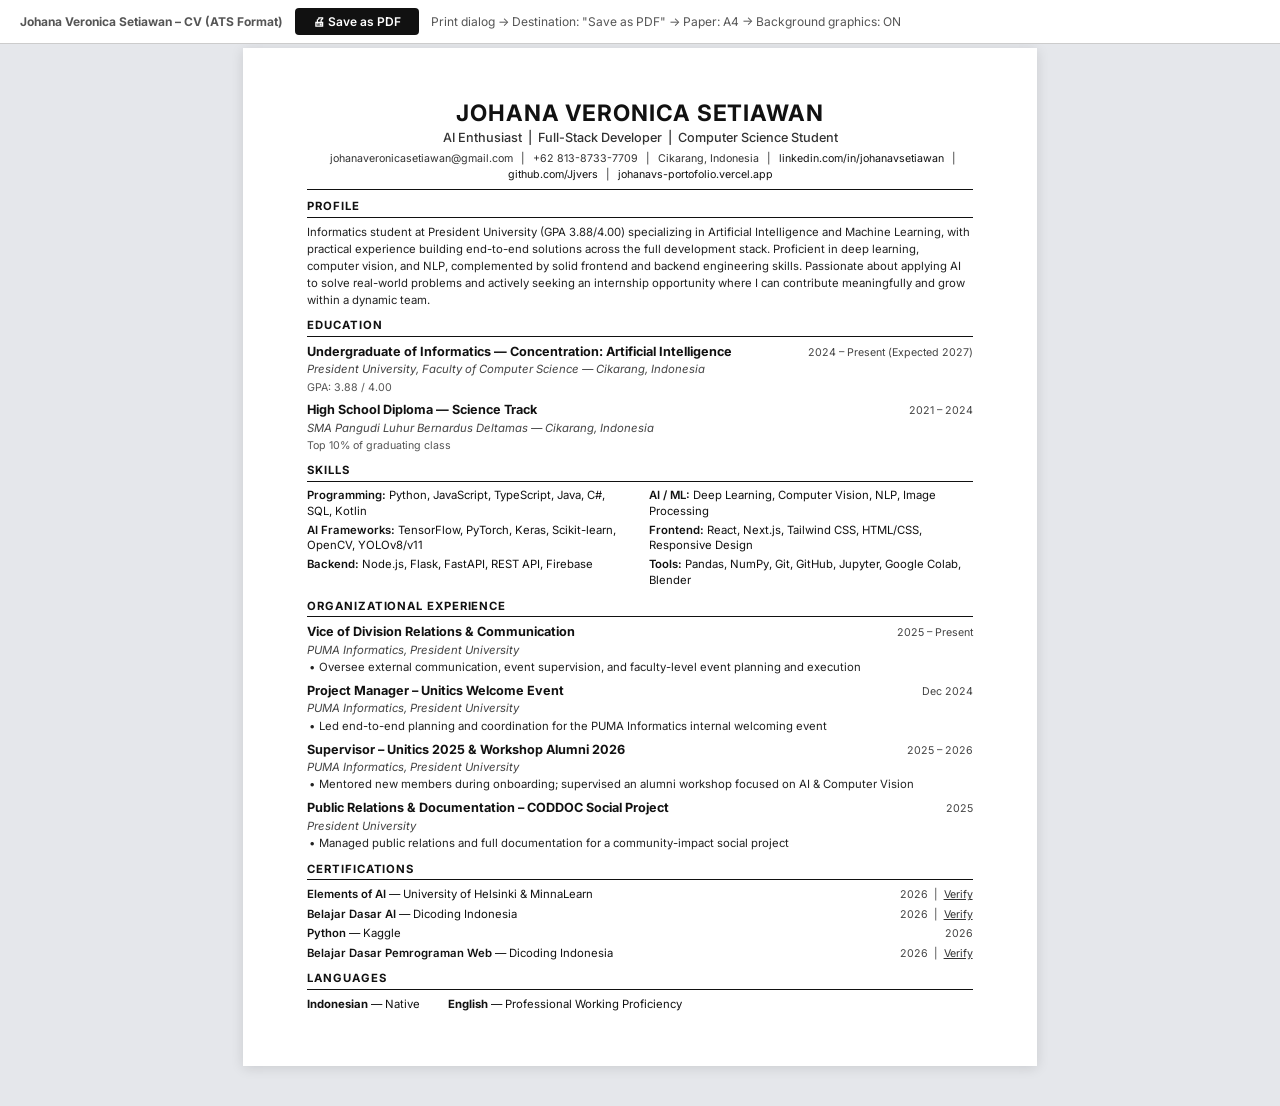
==== commit 323c0cd5: "fix: proper print CSS for cv.html + update profile text" ====
--- a/public/cv.html
+++ b/public/cv.html
@@ -8,6 +8,13 @@
   <style>
     *, *::before, *::after { box-sizing: border-box; margin: 0; padding: 0; }
 
+    /* ── PRINT CONFIG ── */
+    @page {
+      size: A4;
+      margin: 14mm 17mm 12mm 17mm;
+    }
+
+    /* ── SCREEN: body bg ── */
     body {
       font-family: 'Inter', 'Calibri', Arial, sans-serif;
       font-size: 10pt;
@@ -45,14 +52,7 @@
     }
     .btn-print:hover { background: #333; }
 
-    @media print {
-      body { background: #fff; }
-      .print-bar { display: none !important; }
-      .page-wrapper { margin: 0; }
-      .page { box-shadow: none; margin: 0; }
-    }
-
-    /* ── PAGE ── */
+    /* ── SCREEN: page card look ── */
     .page-wrapper {
       margin: 48px auto 40px;
       width: 210mm;
@@ -60,11 +60,28 @@
 
     .page {
       width: 210mm;
-      height: 297mm;
       background: #fff;
-      padding: 14mm 17mm 11mm 17mm;
+      padding: 14mm 17mm 12mm 17mm;
       box-shadow: 0 2px 12px rgba(0,0,0,0.12);
-      overflow: hidden;
+    }
+
+    /* ── PRINT: strip everything, let content flow ── */
+    @media print {
+      .print-bar  { display: none !important; }
+
+      body {
+        background: white !important;
+        margin: 0 !important;
+        padding: 0 !important;
+      }
+
+      .page-wrapper {
+        display: contents !important;
+      }
+
+      .page {
+        display: contents !important;
+      }
     }
 
     /* ── HEADER ── */
@@ -184,25 +201,6 @@
       flex-shrink: 0;
       margin-left: 10px;
     }
-
-    /* ── ORG ACTIVITIES TABLE ── */
-    .org-table { width: 100%; border-collapse: collapse; font-size: 8.5pt; }
-    .org-table th {
-      text-align: left;
-      font-weight: 700;
-      padding: 3px 6px 3px 0;
-      border-bottom: 1px solid #ccc;
-      font-size: 8pt;
-    }
-    .org-table td {
-      padding: 3px 6px 3px 0;
-      border-bottom: 1px solid #eee;
-      vertical-align: top;
-      line-height: 1.35;
-    }
-    .org-table tr:last-child td { border-bottom: none; }
-
-    @page { margin: 0; size: A4; }
   </style>
 </head>
 <body>
@@ -210,7 +208,7 @@
 <div class="print-bar">
   <strong>Johana Veronica Setiawan – CV (ATS Format)</strong>
   <button class="btn-print" onclick="window.print()">🖨 Save as PDF</button>
-  <span>Print dialog → Destination: "Save as PDF" → Paper: A4 → Margins: None → Background graphics: ON</span>
+  <span>Print dialog → Destination: "Save as PDF" → Paper: A4 → Background graphics: ON</span>
 </div>
 
 <div class="page-wrapper">
@@ -234,7 +232,7 @@
   <div class="section">
     <div class="section-title">Profile</div>
     <p style="font-size: 8.5pt; color: #222; line-height: 1.5;">
-      Informatics student at President University (GPA 3.88/4.00) with a strong focus on AI/ML and hands-on experience across the full development stack. Skilled in deep learning, computer vision, and NLP alongside frontend and backend systems. Currently <strong>open for internship</strong> opportunities in AI/ML or software engineering.
+      Informatics student at President University (GPA 3.88/4.00) specializing in Artificial Intelligence and Machine Learning, with practical experience building end-to-end solutions across the full development stack. Proficient in deep learning, computer vision, and NLP, complemented by solid frontend and backend engineering skills. Passionate about applying AI to solve real-world problems and actively seeking an internship opportunity where I can contribute meaningfully and grow within a dynamic team.
     </p>
   </div>
 
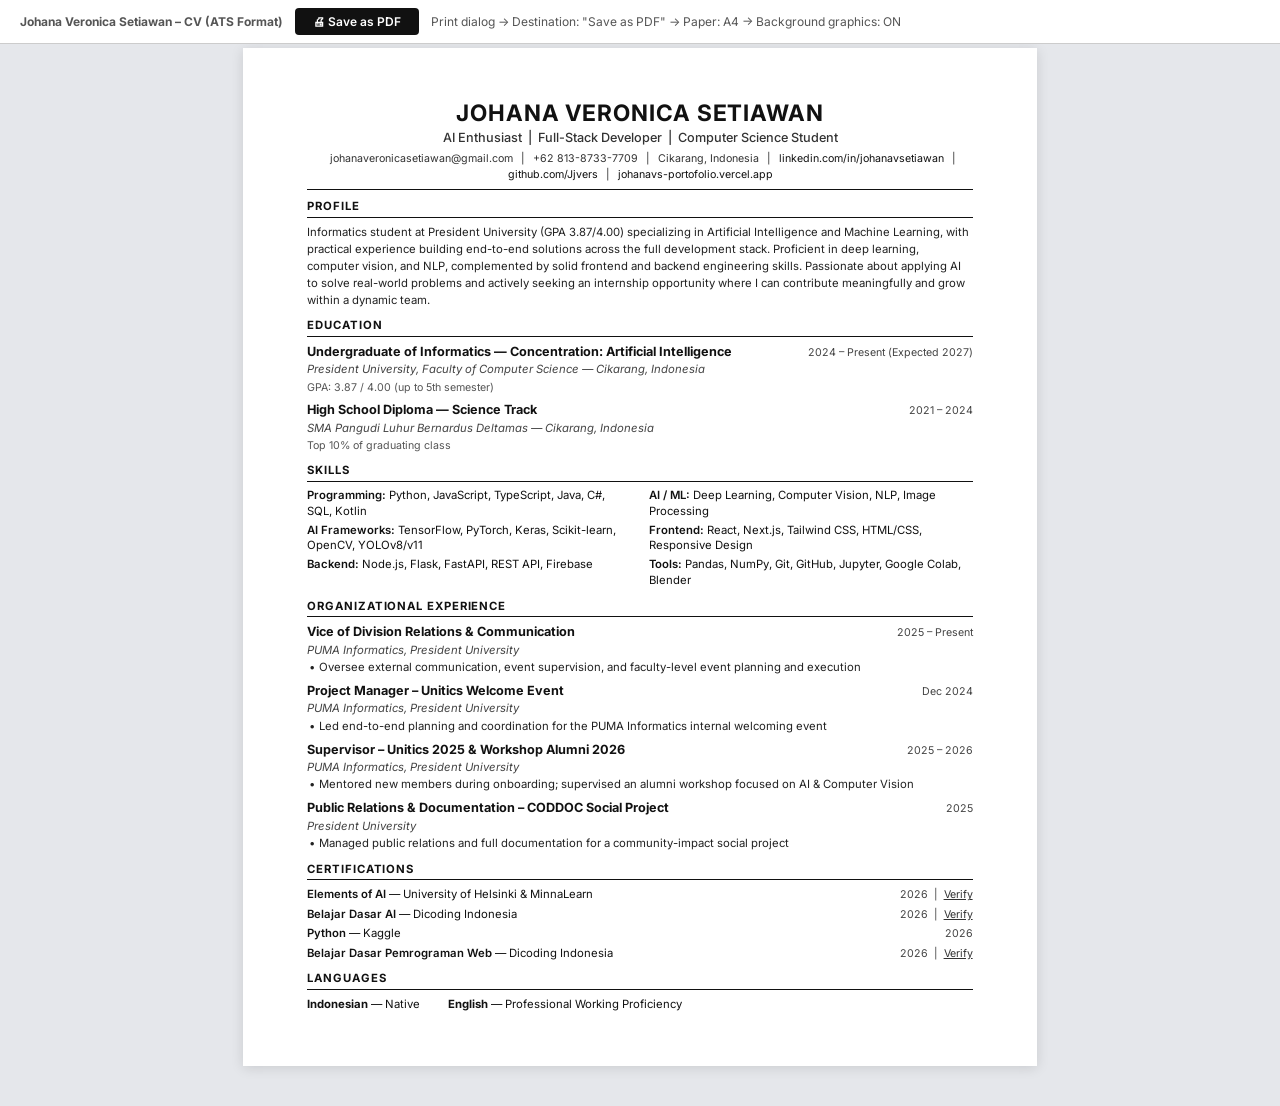
==== commit 16241440: "Update GPA to 3.87" ====
--- a/public/cv.html
+++ b/public/cv.html
@@ -232,7 +232,7 @@
   <div class="section">
     <div class="section-title">Profile</div>
     <p style="font-size: 8.5pt; color: #222; line-height: 1.5;">
-      Informatics student at President University (GPA 3.88/4.00) specializing in Artificial Intelligence and Machine Learning, with practical experience building end-to-end solutions across the full development stack. Proficient in deep learning, computer vision, and NLP, complemented by solid frontend and backend engineering skills. Passionate about applying AI to solve real-world problems and actively seeking an internship opportunity where I can contribute meaningfully and grow within a dynamic team.
+      Informatics student at President University (GPA 3.87/4.00) specializing in Artificial Intelligence and Machine Learning, with practical experience building end-to-end solutions across the full development stack. Proficient in deep learning, computer vision, and NLP, complemented by solid frontend and backend engineering skills. Passionate about applying AI to solve real-world problems and actively seeking an internship opportunity where I can contribute meaningfully and grow within a dynamic team.
     </p>
   </div>
 
@@ -246,7 +246,7 @@
         <div class="entry-right">2024 – Present (Expected 2027)</div>
       </div>
       <div class="entry-sub">President University, Faculty of Computer Science — Cikarang, Indonesia</div>
-      <div class="entry-detail">GPA: 3.88 / 4.00</div>
+      <div class="entry-detail">GPA: 3.87 / 4.00 (up to 5th semester)</div>
     </div>
 
     <div class="entry">
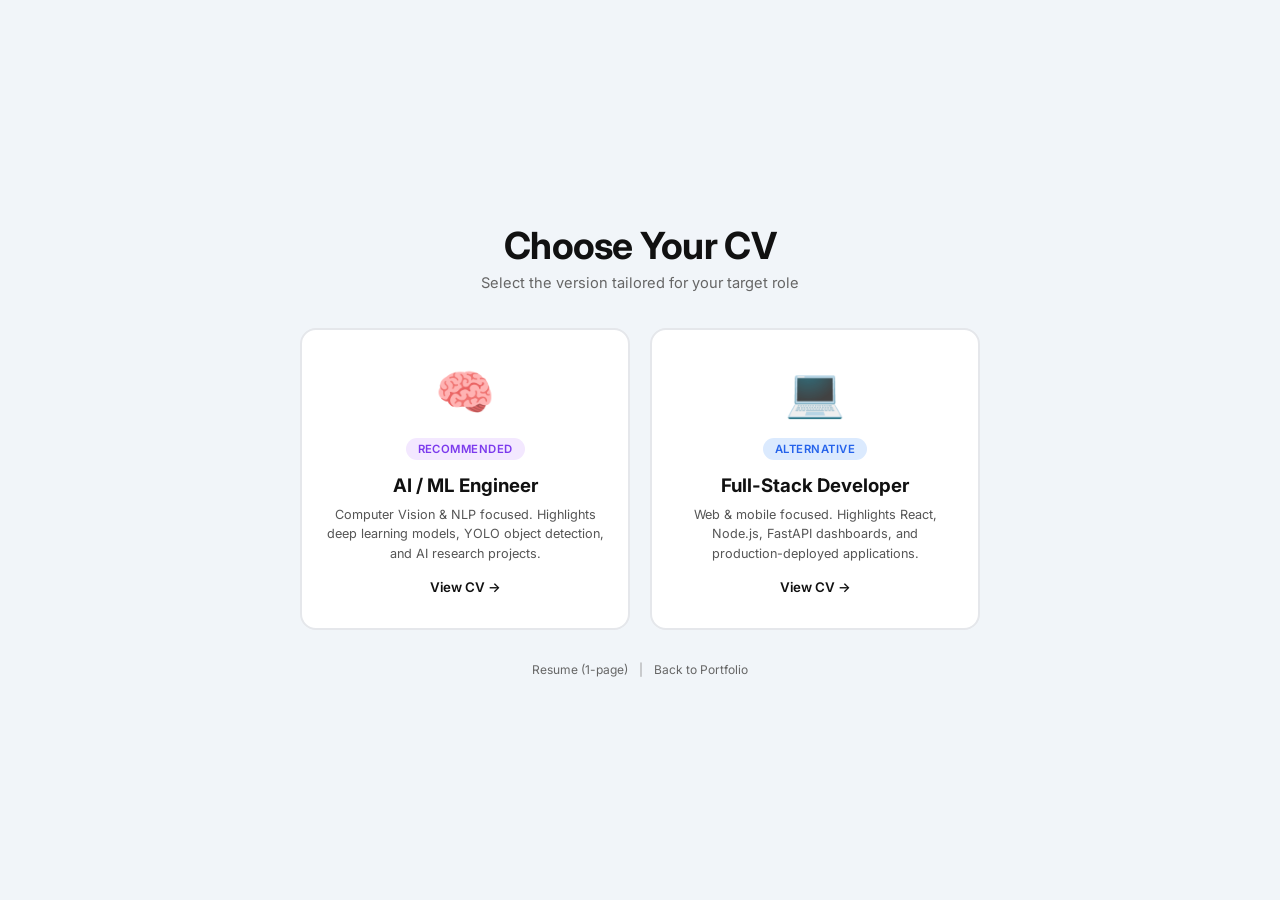
==== commit 7e1c39d2: "feat: upgrade portfolio to Computer Vision focus and add tailored CV variants" ====
--- a/public/cv.html
+++ b/public/cv.html
@@ -3,355 +3,180 @@
 <head>
   <meta charset="UTF-8" />
   <meta name="viewport" content="width=device-width, initial-scale=1.0" />
-  <title>Johana Veronica Setiawan – CV</title>
+  <title>Johana Veronica Setiawan – CV Selector</title>
   <link href="https://fonts.googleapis.com/css2?family=Inter:wght@400;500;600;700&display=swap" rel="stylesheet" />
   <style>
     *, *::before, *::after { box-sizing: border-box; margin: 0; padding: 0; }
 
-    /* ── PRINT CONFIG ── */
-    @page {
-      size: A4;
-      margin: 14mm 17mm 12mm 17mm;
+    body {
+      font-family: 'Inter', 'Calibri', Arial, sans-serif;
+      background: #f1f5f9;
+      min-height: 100vh;
+      display: flex;
+      align-items: center;
+      justify-content: center;
+      padding: 20px;
     }
 
-    /* ── SCREEN: body bg ── */
-    body {
-      font-family: 'Inter', 'Calibri', Arial, sans-serif;
-      font-size: 10pt;
-      color: #111;
-      background: #e5e7eb;
-      line-height: 1.45;
-      print-color-adjust: exact;
-      -webkit-print-color-adjust: exact;
+    .selector-container {
+      max-width: 680px;
+      width: 100%;
+      text-align: center;
     }
 
-    /* ── PRINT BAR ── */
-    .print-bar {
-      position: fixed;
-      top: 0; left: 0; right: 0;
-      z-index: 999;
-      background: #fff;
-      border-bottom: 1px solid #ccc;
-      padding: 8px 20px;
-      display: flex;
-      align-items: center;
-      gap: 12px;
-      font-size: 9pt;
-      color: #555;
-    }
-    .btn-print {
-      padding: 6px 18px;
-      background: #111;
-      color: #fff;
-      border: none;
-      border-radius: 4px;
-      font-family: inherit;
-      font-size: 9pt;
-      font-weight: 600;
-      cursor: pointer;
-    }
-    .btn-print:hover { background: #333; }
-
-    /* ── SCREEN: page card look ── */
-    .page-wrapper {
-      margin: 48px auto 40px;
-      width: 210mm;
-    }
-
-    .page {
-      width: 210mm;
-      background: #fff;
-      padding: 14mm 17mm 12mm 17mm;
-      box-shadow: 0 2px 12px rgba(0,0,0,0.12);
-    }
-
-    /* ── PRINT: strip everything, let content flow ── */
-    @media print {
-      .print-bar  { display: none !important; }
-
-      body {
-        background: white !important;
-        margin: 0 !important;
-        padding: 0 !important;
-      }
-
-      .page-wrapper {
-        display: contents !important;
-      }
-
-      .page {
-        display: contents !important;
-      }
-    }
-
-    /* ── HEADER ── */
-    .cv-header {
-      text-align: center;
-      margin-bottom: 8px;
-      padding-bottom: 7px;
-      border-bottom: 1.5px solid #111;
-    }
-    .cv-name {
-      font-size: 17pt;
+    .selector-title {
+      font-size: 28pt;
       font-weight: 700;
-      letter-spacing: 0.04em;
-      line-height: 1.1;
-      margin-bottom: 3px;
-    }
-    .cv-headline {
-      font-size: 9.5pt;
-      font-weight: 500;
-      color: #333;
-      margin-bottom: 4px;
-    }
-    .cv-contacts {
-      font-size: 8pt;
-      color: #333;
-    }
-    .cv-contacts span { margin: 0 5px; }
-    .cv-contacts a { color: #111; text-decoration: none; }
-
-    /* ── SECTION ── */
-    .section { margin-bottom: 9px; }
-    .section-title {
-      font-size: 8.5pt;
-      font-weight: 700;
-      text-transform: uppercase;
-      letter-spacing: 0.08em;
-      border-bottom: 1px solid #111;
-      padding-bottom: 2px;
+      color: #111;
+      letter-spacing: -0.02em;
       margin-bottom: 6px;
     }
 
-    /* ── ENTRY ── */
-    .entry { margin-bottom: 6px; }
-    .entry:last-child { margin-bottom: 0; }
-    .entry-header {
-      display: flex;
-      justify-content: space-between;
-      align-items: baseline;
-    }
-    .entry-title {
-      font-size: 9.5pt;
-      font-weight: 700;
-    }
-    .entry-right {
-      font-size: 8pt;
-      color: #444;
-      text-align: right;
-      flex-shrink: 0;
-      margin-left: 10px;
-    }
-    .entry-sub {
-      font-size: 8.5pt;
-      font-style: italic;
-      color: #444;
-      margin-bottom: 2px;
-    }
-    .entry-detail {
-      font-size: 8pt;
-      color: #555;
+    .selector-subtitle {
+      font-size: 11pt;
+      color: #666;
+      margin-bottom: 36px;
     }
 
-    /* ── BULLETS ── */
-    .bullets {
-      list-style: none;
-      margin-top: 2px;
-      padding-left: 0;
-    }
-    .bullets li {
-      font-size: 8.5pt;
-      color: #222;
-      padding-left: 12px;
-      position: relative;
-      margin-bottom: 1px;
-      line-height: 1.4;
-    }
-    .bullets li::before {
-      content: '•';
-      position: absolute;
-      left: 2px;
+    .cards {
+      display: grid;
+      grid-template-columns: 1fr 1fr;
+      gap: 20px;
     }
 
-    /* ── SKILLS ── */
-    .skills-grid {
-      display: grid;
-      grid-template-columns: 1fr 1fr;
-      gap: 3px 18px;
+    .card {
+      background: #fff;
+      border: 2px solid #e5e7eb;
+      border-radius: 16px;
+      padding: 32px 24px;
+      text-decoration: none;
+      color: #111;
+      transition: all 0.25s ease;
+      position: relative;
+      overflow: hidden;
     }
-    .skill-row {
+
+    .card:hover {
+      border-color: transparent;
+      transform: translateY(-4px);
+      box-shadow: 0 12px 40px rgba(0,0,0,0.12);
+    }
+
+    .card-ai:hover { border-color: #7c3aed; }
+    .card-fs:hover { border-color: #2563eb; }
+
+    .card-icon {
+      font-size: 36pt;
+      margin-bottom: 16px;
+    }
+
+    .card-tag {
+      display: inline-block;
+      padding: 4px 12px;
+      border-radius: 20px;
       font-size: 8.5pt;
-      line-height: 1.4;
+      font-weight: 600;
+      letter-spacing: 0.04em;
+      text-transform: uppercase;
+      margin-bottom: 14px;
     }
-    .skill-label { font-weight: 600; }
 
-    /* ── CERTIFICATIONS ── */
-    .cert-entry {
-      display: flex;
-      justify-content: space-between;
-      align-items: baseline;
-      margin-bottom: 3px;
+    .card-ai .card-tag {
+      background: #f3e8ff;
+      color: #7c3aed;
     }
-    .cert-left { font-size: 8.5pt; }
-    .cert-title-text { font-weight: 600; }
-    .cert-right {
-      font-size: 8pt;
-      color: #444;
-      text-align: right;
-      flex-shrink: 0;
-      margin-left: 10px;
+
+    .card-fs .card-tag {
+      background: #dbeafe;
+      color: #2563eb;
+    }
+
+    .card-title {
+      font-size: 14pt;
+      font-weight: 700;
+      margin-bottom: 8px;
+    }
+
+    .card-desc {
+      font-size: 9.5pt;
+      color: #555;
+      line-height: 1.55;
+    }
+
+    .card-arrow {
+      display: inline-block;
+      margin-top: 16px;
+      font-size: 10pt;
+      font-weight: 600;
+      transition: transform 0.2s ease;
+    }
+
+    .card:hover .card-arrow {
+      transform: translateX(4px);
+    }
+
+    .card-ai:hover .card-arrow { color: #7c3aed; }
+    .card-fs:hover .card-arrow { color: #2563eb; }
+
+    .footer-links {
+      margin-top: 32px;
+      font-size: 9pt;
+      color: #999;
+    }
+
+    .footer-links a {
+      color: #666;
+      text-decoration: none;
+      margin: 0 8px;
+    }
+
+    .footer-links a:hover {
+      color: #111;
+    }
+
+    @media (max-width: 600px) {
+      .cards {
+        grid-template-columns: 1fr;
+      }
+      .selector-title {
+        font-size: 22pt;
+      }
     }
   </style>
 </head>
 <body>
 
-<div class="print-bar">
-  <strong>Johana Veronica Setiawan – CV (ATS Format)</strong>
-  <button class="btn-print" onclick="window.print()">🖨 Save as PDF</button>
-  <span>Print dialog → Destination: "Save as PDF" → Paper: A4 → Background graphics: ON</span>
+<div class="selector-container">
+  <div class="selector-title">Choose Your CV</div>
+  <div class="selector-subtitle">Select the version tailored for your target role</div>
+
+  <div class="cards">
+    <a href="/cv-ai.html" class="card card-ai">
+      <div class="card-icon">🧠</div>
+      <div class="card-tag">Recommended</div>
+      <div class="card-title">AI / ML Engineer</div>
+      <div class="card-desc">
+        Computer Vision & NLP focused. Highlights deep learning models, YOLO object detection, and AI research projects.
+      </div>
+      <div class="card-arrow">View CV →</div>
+    </a>
+
+    <a href="/cv-fullstack.html" class="card card-fs">
+      <div class="card-icon">💻</div>
+      <div class="card-tag">Alternative</div>
+      <div class="card-title">Full-Stack Developer</div>
+      <div class="card-desc">
+        Web & mobile focused. Highlights React, Node.js, FastAPI dashboards, and production-deployed applications.
+      </div>
+      <div class="card-arrow">View CV →</div>
+    </a>
+  </div>
+
+  <div class="footer-links">
+    <a href="/resume.html">Resume (1-page)</a> |
+    <a href="/">Back to Portfolio</a>
+  </div>
 </div>
 
-<div class="page-wrapper">
-<div class="page">
-
-  <!-- HEADER -->
-  <div class="cv-header">
-    <div class="cv-name">JOHANA VERONICA SETIAWAN</div>
-    <div class="cv-headline">AI Enthusiast &nbsp;|&nbsp; Full-Stack Developer &nbsp;|&nbsp; Computer Science Student</div>
-    <div class="cv-contacts">
-      <span>johanaveronicasetiawan@gmail.com</span> |
-      <span>+62 813-8733-7709</span> |
-      <span>Cikarang, Indonesia</span> |
-      <span><a href="https://linkedin.com/in/johanavsetiawan">linkedin.com/in/johanavsetiawan</a></span> |
-      <span><a href="https://github.com/Jjvers">github.com/Jjvers</a></span> |
-      <span><a href="https://johanavs-portofolio.vercel.app">johanavs-portofolio.vercel.app</a></span>
-    </div>
-  </div>
-
-  <!-- PROFILE -->
-  <div class="section">
-    <div class="section-title">Profile</div>
-    <p style="font-size: 8.5pt; color: #222; line-height: 1.5;">
-      Informatics student at President University (GPA 3.87/4.00) specializing in Artificial Intelligence and Machine Learning, with practical experience building end-to-end solutions across the full development stack. Proficient in deep learning, computer vision, and NLP, complemented by solid frontend and backend engineering skills. Passionate about applying AI to solve real-world problems and actively seeking an internship opportunity where I can contribute meaningfully and grow within a dynamic team.
-    </p>
-  </div>
-
-  <!-- EDUCATION -->
-  <div class="section">
-    <div class="section-title">Education</div>
-
-    <div class="entry">
-      <div class="entry-header">
-        <div class="entry-title">Undergraduate of Informatics — Concentration: Artificial Intelligence</div>
-        <div class="entry-right">2024 – Present (Expected 2027)</div>
-      </div>
-      <div class="entry-sub">President University, Faculty of Computer Science — Cikarang, Indonesia</div>
-      <div class="entry-detail">GPA: 3.87 / 4.00 (up to 5th semester)</div>
-    </div>
-
-    <div class="entry">
-      <div class="entry-header">
-        <div class="entry-title">High School Diploma — Science Track</div>
-        <div class="entry-right">2021 – 2024</div>
-      </div>
-      <div class="entry-sub">SMA Pangudi Luhur Bernardus Deltamas — Cikarang, Indonesia</div>
-      <div class="entry-detail">Top 10% of graduating class</div>
-    </div>
-  </div>
-
-  <!-- SKILLS -->
-  <div class="section">
-    <div class="section-title">Skills</div>
-    <div class="skills-grid">
-      <div class="skill-row"><span class="skill-label">Programming:</span> Python, JavaScript, TypeScript, Java, C#, SQL, Kotlin</div>
-      <div class="skill-row"><span class="skill-label">AI / ML:</span> Deep Learning, Computer Vision, NLP, Image Processing</div>
-      <div class="skill-row"><span class="skill-label">AI Frameworks:</span> TensorFlow, PyTorch, Keras, Scikit-learn, OpenCV, YOLOv8/v11</div>
-      <div class="skill-row"><span class="skill-label">Frontend:</span> React, Next.js, Tailwind CSS, HTML/CSS, Responsive Design</div>
-      <div class="skill-row"><span class="skill-label">Backend:</span> Node.js, Flask, FastAPI, REST API, Firebase</div>
-      <div class="skill-row"><span class="skill-label">Tools:</span> Pandas, NumPy, Git, GitHub, Jupyter, Google Colab, Blender</div>
-    </div>
-  </div>
-
-  <!-- ORGANIZATIONAL EXPERIENCE -->
-  <div class="section">
-    <div class="section-title">Organizational Experience</div>
-
-    <div class="entry">
-      <div class="entry-header">
-        <div class="entry-title">Vice of Division Relations &amp; Communication</div>
-        <div class="entry-right">2025 – Present</div>
-      </div>
-      <div class="entry-sub">PUMA Informatics, President University</div>
-      <ul class="bullets">
-        <li>Oversee external communication, event supervision, and faculty-level event planning and execution</li>
-      </ul>
-    </div>
-
-    <div class="entry">
-      <div class="entry-header">
-        <div class="entry-title">Project Manager – Unitics Welcome Event</div>
-        <div class="entry-right">Dec 2024</div>
-      </div>
-      <div class="entry-sub">PUMA Informatics, President University</div>
-      <ul class="bullets">
-        <li>Led end-to-end planning and coordination for the PUMA Informatics internal welcoming event</li>
-      </ul>
-    </div>
-
-    <div class="entry">
-      <div class="entry-header">
-        <div class="entry-title">Supervisor – Unitics 2025 &amp; Workshop Alumni 2026</div>
-        <div class="entry-right">2025 – 2026</div>
-      </div>
-      <div class="entry-sub">PUMA Informatics, President University</div>
-      <ul class="bullets">
-        <li>Mentored new members during onboarding; supervised an alumni workshop focused on AI &amp; Computer Vision</li>
-      </ul>
-    </div>
-
-    <div class="entry">
-      <div class="entry-header">
-        <div class="entry-title">Public Relations &amp; Documentation – CODDOC Social Project</div>
-        <div class="entry-right">2025</div>
-      </div>
-      <div class="entry-sub">President University</div>
-      <ul class="bullets">
-        <li>Managed public relations and full documentation for a community-impact social project</li>
-      </ul>
-    </div>
-  </div>
-
-  <!-- CERTIFICATIONS -->
-  <div class="section">
-    <div class="section-title">Certifications</div>
-    <div class="cert-entry">
-      <div class="cert-left"><span class="cert-title-text">Elements of AI</span> — University of Helsinki &amp; MinnaLearn</div>
-      <div class="cert-right">2026 &nbsp;|&nbsp; <a href="https://certificates.mooc.fi/validate/ht5l4lp2up" style="color:#333;">Verify</a></div>
-    </div>
-    <div class="cert-entry">
-      <div class="cert-left"><span class="cert-title-text">Belajar Dasar AI</span> — Dicoding Indonesia</div>
-      <div class="cert-right">2026 &nbsp;|&nbsp; <a href="https://dicoding.com/certificates/QLZ99R1LMZ5D" style="color:#333;">Verify</a></div>
-    </div>
-    <div class="cert-entry">
-      <div class="cert-left"><span class="cert-title-text">Python</span> — Kaggle</div>
-      <div class="cert-right">2026</div>
-    </div>
-    <div class="cert-entry">
-      <div class="cert-left"><span class="cert-title-text">Belajar Dasar Pemrograman Web</span> — Dicoding Indonesia</div>
-      <div class="cert-right">2026 &nbsp;|&nbsp; <a href="https://dicoding.com/certificates/GRX5W2K7KZ0M" style="color:#333;">Verify</a></div>
-    </div>
-  </div>
-
-  <!-- LANGUAGES -->
-  <div class="section">
-    <div class="section-title">Languages</div>
-    <div style="display: flex; gap: 28px; font-size: 8.5pt;">
-      <span><strong>Indonesian</strong> — Native</span>
-      <span><strong>English</strong> — Professional Working Proficiency</span>
-    </div>
-  </div>
-
-</div><!-- /page -->
-</div><!-- /page-wrapper -->
 </body>
-</html>
+</html>
